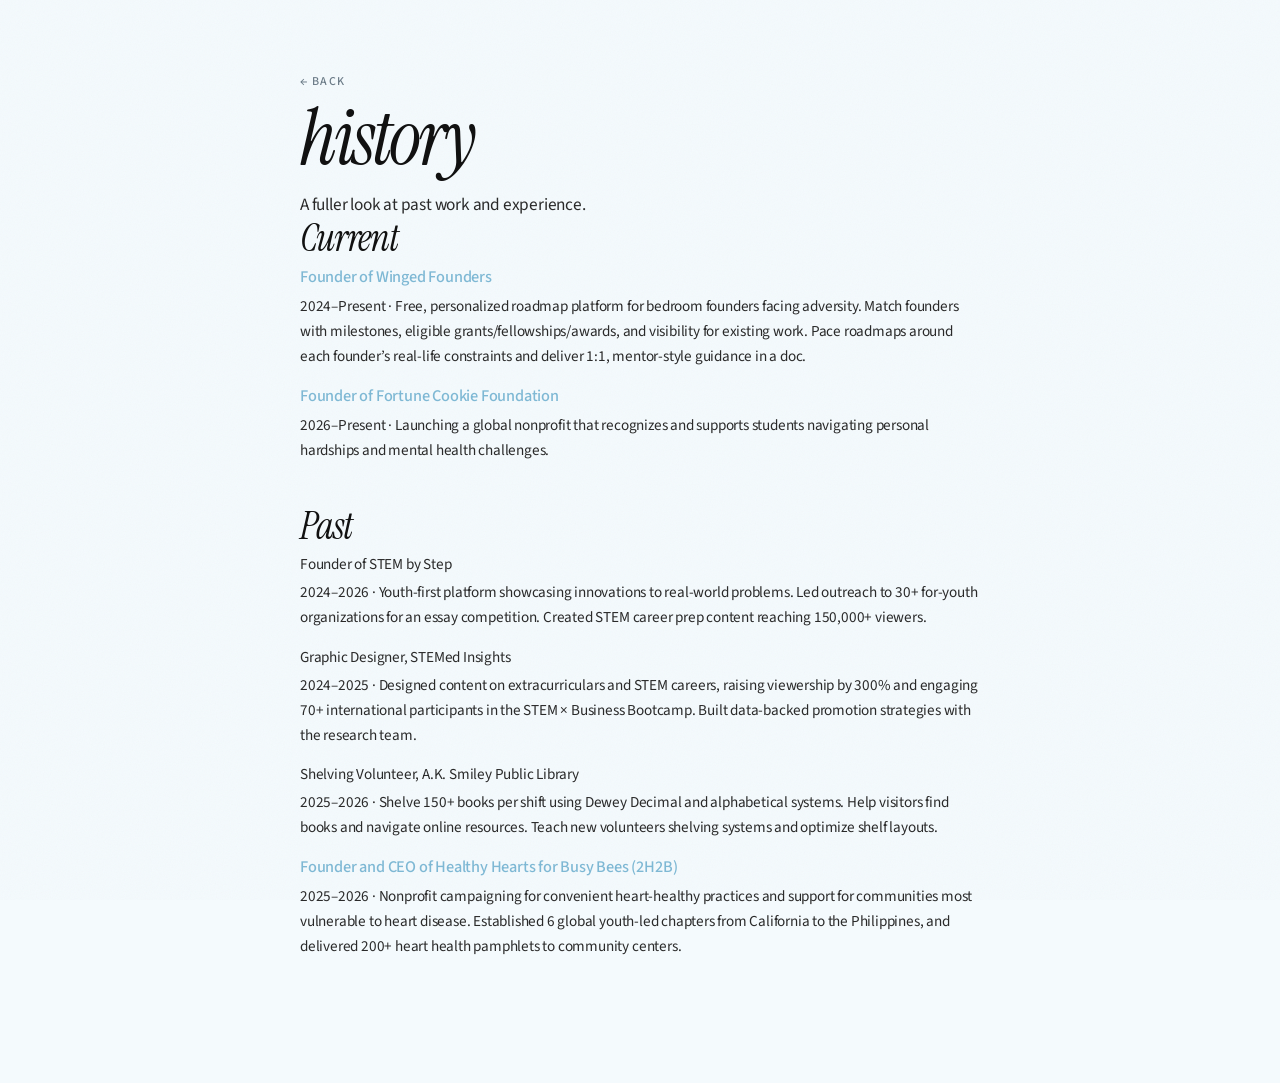
==== history.html @ af643746 "minimalist style" ====
<!DOCTYPE html>
<html lang="en">
<head>
  <meta charset="UTF-8">
  <meta name="viewport" content="width=device-width, initial-scale=1.0">
  <title>History · Genavive Ramirez</title>
  <meta name="description" content="Full experience history for Genavive Ramirez.">
  <link rel="icon" type="image/png" sizes="32x32" href="images/favicon-32x32.png">
  <link rel="icon" type="image/png" sizes="16x16" href="images/favicon-16x16.png">
  <link rel="apple-touch-icon" sizes="180x180" href="images/apple-touch-icon.png">
  <link rel="icon" type="image/jpeg" href="images/favicon.jpeg">
  <link rel="preconnect" href="https://fonts.googleapis.com">
  <link rel="preconnect" href="https://fonts.gstatic.com" crossorigin>
  <link href="https://fonts.googleapis.com/css2?family=Instrument+Serif:ital@0;1&family=Source+Sans+3:ital,wght@0,400;0,500;0,600;1,400&display=swap" rel="stylesheet">
  <link rel="stylesheet" href="style.css">
</head>
<body class="subpage">
  <div class="bg-pattern" aria-hidden="true"></div>
  <div class="grain" aria-hidden="true"></div>

  <div class="site is-in">
    <main class="page page--sub">
      <p class="eyebrow"><a class="back-link" href="index.html">← back</a></p>
      <h1 class="name name--sub">history</h1>
      <p class="lede">A fuller look at past work and experience.</p>

      <section class="block">
        <h2>Current</h2>
        <ul class="project-list">
          <li>
            <a href="https://wingedfounders.com" target="_blank" rel="noopener">Founder of Winged Founders</a>
            <span>2024–Present · Free, personalized roadmap platform for bedroom founders facing adversity. Match founders with milestones, eligible grants/fellowships/awards, and visibility for existing work. Pace roadmaps around each founder’s real-life constraints and deliver 1:1, mentor-style guidance in a doc.</span>
          </li>
          <li>
            <a href="https://fortunecookiefoundation.org" target="_blank" rel="noopener">Founder of Fortune Cookie Foundation</a>
            <span>2026–Present · Launching a global nonprofit that recognizes and supports students navigating personal hardships and mental health challenges.</span>
          </li>
        </ul>
      </section>

      <section class="block">
        <h2>Past</h2>
        <ul class="project-list">
          <li>
            <span class="award-title">Founder of STEM by Step</span>
            <span>2024–2026 · Youth-first platform showcasing innovations to real-world problems. Led outreach to 30+ for-youth organizations for an essay competition. Created STEM career prep content reaching 150,000+ viewers.</span>
          </li>
          <li>
            <span class="award-title">Graphic Designer, STEMed Insights</span>
            <span>2024–2025 · Designed content on extracurriculars and STEM careers, raising viewership by 300% and engaging 70+ international participants in the STEM × Business Bootcamp. Built data-backed promotion strategies with the research team.</span>
          </li>
          <li>
            <span class="award-title">Shelving Volunteer, A.K. Smiley Public Library</span>
            <span>2025–2026 · Shelve 150+ books per shift using Dewey Decimal and alphabetical systems. Help visitors find books and navigate online resources. Teach new volunteers shelving systems and optimize shelf layouts.</span>
          </li>
          <li>
            <a href="https://healthyheartsforbu.wixsite.com/healthy-hearts-2b" target="_blank" rel="noopener">Founder and CEO of Healthy Hearts for Busy Bees (2H2B)</a>
            <span>2025–2026 · Nonprofit campaigning for convenient heart-healthy practices and support for communities most vulnerable to heart disease. Established 6 global youth-led chapters from California to the Philippines, and delivered 200+ heart health pamphlets to community centers.</span>
          </li>
        </ul>
      </section>
    </main>
  </div>
</body>
</html>
---- style.css ----
:root {
  --bg: #f4fafd;
  --ink: #111111;
  --muted: #2a2a2a;
  --quiet: #6a7a86;
  --line: rgba(126, 184, 212, 0.35);
  --blue: #9ec4dd;
  --blue-deep: #7eb8d4;
  --font: "Source Sans 3", "Helvetica Neue", sans-serif;
  --display: "Instrument Serif", "Times New Roman", serif;
}

*,
*::before,
*::after {
  box-sizing: border-box;
}

html {
  scroll-behavior: smooth;
}

body {
  margin: 0;
  min-height: 100dvh;
  color: var(--ink);
  font-family: var(--font);
  font-size: 18px;
  font-weight: 400;
  line-height: 1.65;
  letter-spacing: -0.011em;
  background-color: var(--bg);
  -webkit-font-smoothing: antialiased;
}

.bg-pattern {
  pointer-events: none;
  position: fixed;
  inset: 0;
  z-index: 0;
  opacity: 0.18;
  background-image: url("images/damask.svg");
  background-size: 240px 240px;
}

.grain {
  pointer-events: none;
  position: fixed;
  inset: 0;
  z-index: 0;
  opacity: 0.04;
  mix-blend-mode: multiply;
  background-image: url("data:image/svg+xml,%3Csvg xmlns='http://www.w3.org/2000/svg' width='180' height='180'%3E%3Cfilter id='n'%3E%3CfeTurbulence type='fractalNoise' baseFrequency='.85' numOctaves='4' stitchTiles='stitch'/%3E%3C/filter%3E%3Crect width='100%25' height='100%25' filter='url(%23n)'/%3E%3C/svg%3E");
}

a {
  color: var(--blue-deep);
  text-decoration-thickness: 1px;
  text-underline-offset: 3px;
  text-decoration-color: color-mix(in srgb, var(--blue) 70%, transparent);
  transition: color 0.2s ease, text-decoration-color 0.2s ease;
}

a:hover {
  color: #5a9cc0;
  text-decoration-color: #5a9cc0;
}

button {
  font: inherit;
  color: inherit;
  background: none;
  border: 0;
  padding: 0;
  cursor: pointer;
}

/* —— Intro —— */
.intro {
  position: fixed;
  inset: 0;
  z-index: 50;
  display: grid;
  place-items: center;
  background-color: var(--bg);
  background-image: url("images/damask.svg");
  background-size: 240px 240px;
  overflow: hidden;
  transform-origin: center center;
}

.intro.is-zoom {
  animation: intro-portal 1.15s cubic-bezier(0.55, 0.05, 0.35, 1) forwards;
}

.intro.is-done {
  opacity: 0;
  visibility: hidden;
  pointer-events: none;
  transition: opacity 0.35s ease, visibility 0.35s ease;
}

.intro__stage {
  position: relative;
  width: min(460px, 92vw);
  height: min(460px, 92vw);
  display: grid;
  place-items: center;
}

.intro__mark {
  position: relative;
  z-index: 2;
  margin: 0;
  display: flex;
  align-items: baseline;
  justify-content: center;
  font-family: var(--display);
  font-size: clamp(4rem, 14vw, 7rem);
  font-weight: 400;
  font-style: italic;
  letter-spacing: -0.04em;
  line-height: 0.9;
  color: var(--ink);
  transition: filter 0.9s ease, transform 0.9s cubic-bezier(0.55, 0.05, 0.35, 1), opacity 0.9s ease;
}

.intro__letter {
  display: inline-block;
  will-change: transform;
  animation: letter-wave 2.6s ease-in-out infinite;
  animation-delay: calc(var(--i) * 0.18s);
}

@keyframes letter-wave {
  0%,
  100% {
    transform: translateY(0) rotate(0deg);
  }
  20% {
    transform: translateY(-7px) rotate(-2.2deg);
  }
  50% {
    transform: translateY(2px) rotate(0.8deg);
  }
  80% {
    transform: translateY(6px) rotate(2deg);
  }
}

.intro.is-zoom .intro__mark {
  filter: blur(14px);
  transform: scale(2.35);
  opacity: 0.15;
}

.intro.is-zoom .intro__letter {
  animation-play-state: paused;
}

.intro__orbit {
  position: absolute;
  inset: 0;
  z-index: 1;
}

.sparkle {
  position: absolute;
  left: 50%;
  top: 50%;
  margin: 0;
  color: rgba(17, 17, 17, 0.58);
  font-size: 1rem;
  line-height: 1;
  user-select: none;
  pointer-events: none;
  opacity: 0;
  transform: translate(calc(-50% + var(--x)), calc(-50% + var(--y)));
  animation:
    sparkle-in 0.32s cubic-bezier(0.22, 1, 0.36, 1) forwards,
    sparkle-float var(--float-dur) ease-in-out var(--delay) infinite;
  animation-delay: var(--delay), calc(var(--delay) + 0.2s);
}

@keyframes sparkle-in {
  from {
    opacity: 0;
    filter: blur(3px);
    transform:
      translate(calc(-50% + var(--x)), calc(-50% + var(--y)))
      scale(0.55);
  }
  70% {
    opacity: 0.95;
    filter: blur(0);
    transform:
      translate(calc(-50% + var(--x)), calc(-50% + var(--y)))
      scale(1.08);
  }
  to {
    opacity: 0.88;
    filter: blur(0);
    transform:
      translate(calc(-50% + var(--x)), calc(-50% + var(--y)))
      scale(1);
  }
}

@keyframes sparkle-float {
  0% {
    transform:
      translate(calc(-50% + var(--x)), calc(-50% + var(--y)))
      rotate(0deg);
  }
  30% {
    transform:
      translate(
        calc(-50% + var(--x) + var(--dx1)),
        calc(-50% + var(--y) + var(--dy1))
      )
      rotate(var(--rot));
  }
  62% {
    transform:
      translate(
        calc(-50% + var(--x) + var(--dx2)),
        calc(-50% + var(--y) + var(--dy2))
      )
      rotate(calc(var(--rot) * -0.7));
  }
  100% {
    transform:
      translate(calc(-50% + var(--x)), calc(-50% + var(--y)))
      rotate(0deg);
  }
}

@keyframes intro-portal {
  0% {
    transform: scale(1);
    filter: blur(0);
    opacity: 1;
  }
  70% {
    transform: scale(1.55);
    filter: blur(8px);
    opacity: 0.55;
  }
  100% {
    transform: scale(2.4);
    filter: blur(18px);
    opacity: 0;
  }
}

.site {
  position: relative;
  z-index: 1;
  opacity: 0;
  transform: scale(1.08);
  filter: blur(10px);
  transition:
    opacity 0.95s ease,
    transform 1.15s cubic-bezier(0.22, 1, 0.36, 1),
    filter 1.05s ease;
}

.site.is-in {
  opacity: 1;
  transform: scale(1);
  filter: blur(0);
}

.page {
  width: min(680px, calc(100% - 48px));
  margin: 0 auto;
  padding: 72px 0 56px;
}

.hero {
  margin-bottom: 3.25rem;
  padding-top: 1.25rem;
}

.eyebrow {
  margin: 0 0 12px;
  color: var(--quiet);
  font-size: 12px;
  font-weight: 500;
  letter-spacing: 0.18em;
  text-transform: uppercase;
}

.name {
  margin: 0 0 1.1rem;
  font-family: var(--display);
  font-size: clamp(4rem, 14vw, 6.4rem);
  font-weight: 400;
  font-style: italic;
  letter-spacing: -0.045em;
  line-height: 0.9;
}

.lede {
  margin: 0;
  max-width: 28rem;
  color: var(--muted);
  font-size: 1.08rem;
}

.block {
  padding: 0;
  margin: 0 0 2.75rem;
}

.block h2 {
  margin: 0 0 0.35rem;
  font-family: var(--display);
  font-size: clamp(1.85rem, 4.5vw, 2.35rem);
  font-weight: 400;
  font-style: italic;
  letter-spacing: -0.03em;
  line-height: 1.05;
}

.block h2 a {
  color: var(--blue-deep);
  text-decoration: none;
  transition: color 0.2s ease;
}

.block h2 a:hover {
  color: #5a9cc0;
}

.block__meta {
  margin: 0 0 0.85rem;
  color: var(--quiet);
  font-size: 0.9rem;
}

.block__copy p {
  margin: 0 0 0.85em;
  color: var(--muted);
  max-width: 38rem;
}

.block__copy p:last-child {
  margin-bottom: 0;
}

.project-list {
  list-style: none;
  margin: 0.35rem 0 0;
  padding: 0;
  display: grid;
  gap: 14px;
}

.project-list li {
  display: grid;
  gap: 3px;
}

.project-list a {
  font-size: 1.02rem;
  font-weight: 500;
  color: var(--blue-deep);
  text-decoration: none;
}

.project-list a:hover {
  color: #5a9cc0;
  text-decoration: underline;
  text-underline-offset: 3px;
}

.project-list span {
  color: var(--muted);
  font-size: 0.95rem;
}

.award-title {
  font-size: 1.02rem;
  font-weight: 400;
  color: var(--muted);
}

.award-list {
  list-style: none;
  margin: 0.25rem 0 0;
  padding: 0;
  display: grid;
  gap: 6px;
}

.award-list li {
  display: flex;
  align-items: baseline;
  justify-content: space-between;
  gap: 16px;
}

.award-list .award-title {
  font-size: 0.98rem;
  font-weight: 400;
  color: var(--muted);
  line-height: 1.35;
}

.award-date {
  flex-shrink: 0;
  color: var(--quiet);
  font-size: 0.88rem;
}

#recognition.block {
  margin-bottom: 2rem;
}

.back-link {
  color: var(--quiet);
  text-decoration: none;
  letter-spacing: 0.12em;
}

.back-link:hover {
  color: var(--blue-deep);
}

.page--sub {
  padding-bottom: 80px;
}

.name--sub {
  font-size: clamp(3rem, 10vw, 4.8rem);
}

.subpage .site {
  opacity: 1;
  transform: none;
  filter: none;
}

.foot {
  display: flex;
  align-items: center;
  justify-content: space-between;
  gap: 16px;
  width: min(680px, 100%);
  margin: 0 auto;
  padding: 0;
}

.links {
  display: flex;
  flex-wrap: wrap;
  gap: 10px 18px;
}

.links a {
  color: var(--quiet);
  font-size: 12px;
  font-weight: 500;
  letter-spacing: 0.14em;
  text-transform: uppercase;
  text-decoration: none;
}

.links a:hover {
  color: var(--blue-deep);
}

.fine {
  margin: 0;
  color: var(--quiet);
  font-size: 12px;
  letter-spacing: 0.04em;
}

/* —— Full bottom closing section —— */
.closing {
  position: relative;
  z-index: 1;
  display: flex;
  flex-direction: column;
  justify-content: space-between;
  gap: 48px;
  min-height: 78vh;
  margin-top: 24px;
  padding: 14vh 24px 40px;
  background: #ffffff;
  opacity: 0;
  transform: translateY(40px);
  transition:
    opacity 0.8s ease,
    transform 0.9s cubic-bezier(0.22, 1, 0.36, 1);
}

.closing.is-in {
  opacity: 1;
  transform: translateY(0);
}

.closing__body {
  flex: 1;
  display: flex;
  flex-direction: column;
  align-items: center;
  justify-content: center;
  text-align: center;
  width: min(560px, 100%);
  margin: 0 auto;
}

.closing__q {
  margin: 0 0 1.75rem;
  font-family: var(--display);
  font-size: clamp(2rem, 5.5vw, 3rem);
  font-weight: 400;
  font-style: italic;
  letter-spacing: -0.03em;
  line-height: 1.2;
  color: var(--ink);
}

.closing__cta {
  display: inline-flex;
  align-items: center;
  justify-content: center;
  padding: 13px 24px;
  border-radius: 999px;
  background: color-mix(in srgb, var(--blue) 38%, #fff);
  color: var(--ink);
  font-size: 0.95rem;
  font-weight: 500;
  letter-spacing: 0.04em;
  text-decoration: none;
  transition: background 0.2s ease;
}

.closing__cta:hover {
  background: color-mix(in srgb, var(--blue) 58%, #fff);
  color: var(--ink);
  text-decoration: none;
}

@media (prefers-reduced-motion: reduce) {
  .intro {
    display: none;
  }

  .site,
  .intro__mark,
  .intro__letter,
  .sparkle,
  .closing {
    animation: none !important;
    transition: none !important;
    filter: none !important;
    opacity: 1 !important;
    transform: none !important;
  }
}

@media (max-width: 720px) {
  .page {
    width: min(100% - 36px, 680px);
    padding-top: 48px;
  }

  body {
    font-size: 17px;
  }

  .hero {
    margin-bottom: 2.5rem;
    padding-top: 0.5rem;
  }

  .foot {
    flex-direction: column;
    align-items: flex-start;
  }
}
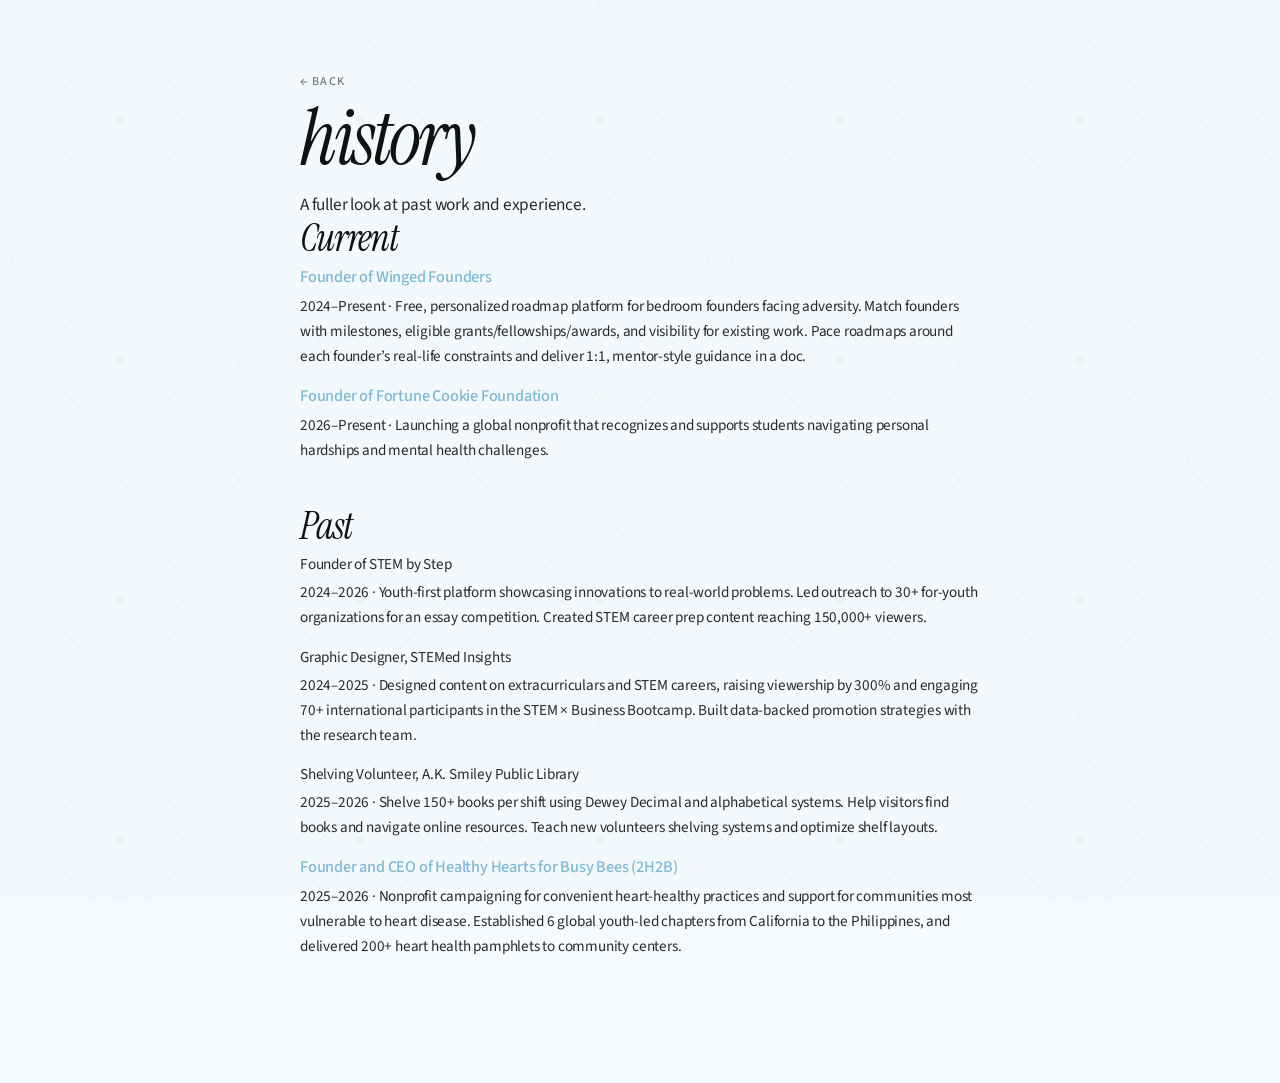
==== commit 5eb6d6b3: "revamp favicon" ====
--- a/history.html
+++ b/history.html
@@ -5,10 +5,15 @@
   <meta name="viewport" content="width=device-width, initial-scale=1.0">
   <title>History · Genavive Ramirez</title>
   <meta name="description" content="Full experience history for Genavive Ramirez.">
+  <link rel="icon" href="images/favicon.png" type="image/png">
+  <link rel="icon" type="image/png" sizes="16x16" href="images/favicon-16x16.png">
   <link rel="icon" type="image/png" sizes="32x32" href="images/favicon-32x32.png">
-  <link rel="icon" type="image/png" sizes="16x16" href="images/favicon-16x16.png">
+  <link rel="icon" type="image/png" sizes="48x48" href="images/favicon-48x48.png">
+  <link rel="icon" type="image/png" sizes="192x192" href="images/favicon-192x192.png">
+  <link rel="icon" type="image/png" sizes="512x512" href="images/favicon-512x512.png">
   <link rel="apple-touch-icon" sizes="180x180" href="images/apple-touch-icon.png">
-  <link rel="icon" type="image/jpeg" href="images/favicon.jpeg">
+  <link rel="manifest" href="site.webmanifest">
+  <meta name="theme-color" content="#f4fafd">
   <link rel="preconnect" href="https://fonts.googleapis.com">
   <link rel="preconnect" href="https://fonts.gstatic.com" crossorigin>
   <link href="https://fonts.googleapis.com/css2?family=Instrument+Serif:ital@0;1&family=Source+Sans+3:ital,wght@0,400;0,500;0,600;1,400&display=swap" rel="stylesheet">
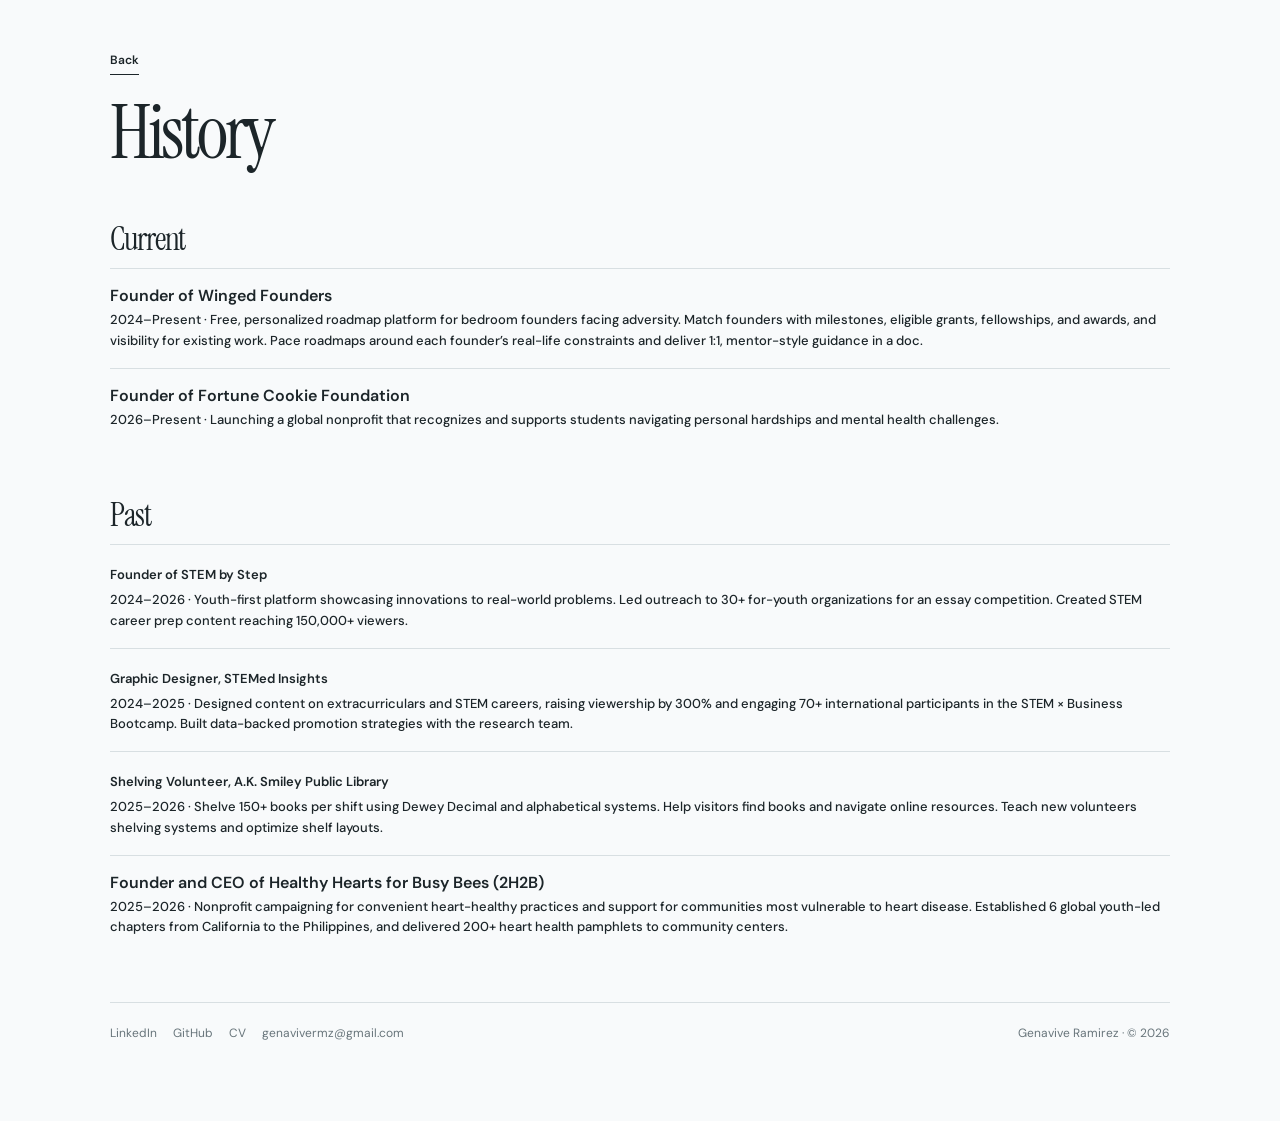
==== commit 33d77b5c: "Rebuild the portfolio into a quieter page that leads with the work. Drop the intro animation, separa" ====
--- a/history.html
+++ b/history.html
@@ -13,28 +13,24 @@
   <link rel="icon" type="image/png" sizes="512x512" href="images/favicon-512x512.png">
   <link rel="apple-touch-icon" sizes="180x180" href="images/apple-touch-icon.png">
   <link rel="manifest" href="site.webmanifest">
-  <meta name="theme-color" content="#f4fafd">
+  <meta name="theme-color" content="#f8fafb">
   <link rel="preconnect" href="https://fonts.googleapis.com">
   <link rel="preconnect" href="https://fonts.gstatic.com" crossorigin>
-  <link href="https://fonts.googleapis.com/css2?family=Instrument+Serif:ital@0;1&family=Source+Sans+3:ital,wght@0,400;0,500;0,600;1,400&display=swap" rel="stylesheet">
+  <link href="https://fonts.googleapis.com/css2?family=DM+Sans:wght@400;500;600&family=Instrument+Serif:ital@0;1&display=swap" rel="stylesheet">
   <link rel="stylesheet" href="style.css">
 </head>
-<body class="subpage">
-  <div class="bg-pattern" aria-hidden="true"></div>
-  <div class="grain" aria-hidden="true"></div>
-
-  <div class="site is-in">
+<body>
+  <div class="site">
     <main class="page page--sub">
-      <p class="eyebrow"><a class="back-link" href="index.html">← back</a></p>
-      <h1 class="name name--sub">history</h1>
-      <p class="lede">A fuller look at past work and experience.</p>
+      <p class="back"><a class="back-link" href="index.html">Back</a></p>
+      <h1 class="name">History</h1>
 
       <section class="block">
         <h2>Current</h2>
         <ul class="project-list">
           <li>
             <a href="https://wingedfounders.com" target="_blank" rel="noopener">Founder of Winged Founders</a>
-            <span>2024–Present · Free, personalized roadmap platform for bedroom founders facing adversity. Match founders with milestones, eligible grants/fellowships/awards, and visibility for existing work. Pace roadmaps around each founder’s real-life constraints and deliver 1:1, mentor-style guidance in a doc.</span>
+            <span>2024–Present · Free, personalized roadmap platform for bedroom founders facing adversity. Match founders with milestones, eligible grants, fellowships, and awards, and visibility for existing work. Pace roadmaps around each founder’s real-life constraints and deliver 1:1, mentor-style guidance in a doc.</span>
           </li>
           <li>
             <a href="https://fortunecookiefoundation.org" target="_blank" rel="noopener">Founder of Fortune Cookie Foundation</a>
@@ -64,6 +60,16 @@
           </li>
         </ul>
       </section>
+
+      <footer class="foot">
+        <nav class="links" aria-label="Connect">
+          <a href="https://www.linkedin.com/in/genavive-ramirez" target="_blank" rel="noopener">LinkedIn</a>
+          <a href="https://github.com/genavivermz" target="_blank" rel="noopener">GitHub</a>
+          <a href="https://docs.google.com/document/d/1dQquPG0_9Cg6wvU7PJrIwFVtS606m71Bmf3FkGEy-fg/edit?usp=sharing" target="_blank" rel="noopener">CV</a>
+          <a href="mailto:genavivermz@gmail.com">genavivermz@gmail.com</a>
+        </nav>
+        <p class="fine">Genavive Ramirez · © 2026</p>
+      </footer>
     </main>
   </div>
 </body>
--- a/style.css
+++ b/style.css
@@ -1,13 +1,11 @@
 :root {
-  --bg: #f4fafd;
-  --ink: #111111;
-  --muted: #2a2a2a;
-  --quiet: #6a7a86;
-  --line: rgba(126, 184, 212, 0.35);
-  --blue: #9ec4dd;
-  --blue-deep: #7eb8d4;
-  --font: "Source Sans 3", "Helvetica Neue", sans-serif;
-  --display: "Instrument Serif", "Times New Roman", serif;
+  --paper: #f8fafb;
+  --blue: #dceef5;
+  --blue-deep: #7299a8;
+  --silver: #aeb8bd;
+  --ink: #1c2529;
+  --muted: #68757b;
+  --line: #d8dfe2;
 }
 
 *,
@@ -22,564 +20,701 @@
 
 body {
   margin: 0;
-  min-height: 100dvh;
-  color: var(--ink);
-  font-family: var(--font);
-  font-size: 18px;
+  background: var(--paper);
+  color: var(--ink);
+  font-family: "DM Sans", sans-serif;
+  font-weight: 500;
+  -webkit-font-smoothing: antialiased;
+}
+
+h1,
+h2,
+h3,
+p,
+dl,
+dd {
+  margin: 0;
+}
+
+a {
+  color: inherit;
+}
+
+::selection {
+  background: var(--blue);
+}
+
+a:focus-visible {
+  outline: 2px solid var(--ink);
+  outline-offset: 3px;
+}
+
+.shell {
+  width: min(1060px, calc(100% - 48px));
+  margin-inline: auto;
+}
+
+.nav {
+  border-bottom: 1px solid var(--line);
+}
+
+.nav .shell {
+  height: 88px;
+  display: flex;
+  align-items: center;
+  justify-content: space-between;
+}
+
+.wordmark {
+  display: block;
+  width: 34px;
+  height: 34px;
+  text-decoration: none;
+}
+
+.wordmark img {
+  width: 100%;
+  height: 100%;
+  object-fit: contain;
+}
+
+.nav-links {
+  display: flex;
+  gap: 30px;
+  font-size: 12px;
+  font-weight: 600;
+}
+
+.nav-links a {
+  text-decoration: none;
+}
+
+.nav-links a:hover {
+  color: var(--blue-deep);
+}
+
+.hero {
+  min-height: 650px;
+  padding-block: 110px;
+  display: flex;
+  align-items: center;
+}
+
+.hero h1,
+.section-heading h2,
+.about h2,
+.focus-heading h2,
+.contact h2 {
+  font-family: "Instrument Serif", serif;
   font-weight: 400;
-  line-height: 1.65;
-  letter-spacing: -0.011em;
-  background-color: var(--bg);
-  -webkit-font-smoothing: antialiased;
-}
-
-.bg-pattern {
-  pointer-events: none;
-  position: fixed;
-  inset: 0;
-  z-index: 0;
-  opacity: 0.18;
-  background-image: url("images/damask.svg");
-  background-size: 240px 240px;
-}
-
-.grain {
-  pointer-events: none;
-  position: fixed;
-  inset: 0;
-  z-index: 0;
-  opacity: 0.04;
-  mix-blend-mode: multiply;
-  background-image: url("data:image/svg+xml,%3Csvg xmlns='http://www.w3.org/2000/svg' width='180' height='180'%3E%3Cfilter id='n'%3E%3CfeTurbulence type='fractalNoise' baseFrequency='.85' numOctaves='4' stitchTiles='stitch'/%3E%3C/filter%3E%3Crect width='100%25' height='100%25' filter='url(%23n)'/%3E%3C/svg%3E");
-}
-
-a {
-  color: var(--blue-deep);
-  text-decoration-thickness: 1px;
-  text-underline-offset: 3px;
-  text-decoration-color: color-mix(in srgb, var(--blue) 70%, transparent);
-  transition: color 0.2s ease, text-decoration-color 0.2s ease;
-}
-
-a:hover {
-  color: #5a9cc0;
-  text-decoration-color: #5a9cc0;
-}
-
-button {
-  font: inherit;
+  letter-spacing: -0.045em;
+  line-height: 0.96;
+}
+
+.hero h1 {
+  max-width: 100%;
+  font-size: clamp(72px, 8.6vw, 108px);
+  white-space: nowrap;
+}
+
+.who {
+  display: flex;
+  flex-wrap: wrap;
+  gap: 8px;
+  margin: 22px 0 0;
+}
+
+.who span {
+  display: inline-flex;
+  align-items: center;
+  padding: 7px 14px;
+  border-radius: 999px;
+  background: var(--blue);
+  font-size: 13px;
+  font-weight: 600;
+  line-height: 1;
+}
+
+.intro {
+  max-width: 640px;
+  margin-top: 22px;
+  color: var(--ink);
+  font-size: 16px;
+  line-height: 1.75;
+}
+
+.hero-actions {
+  margin-top: 34px;
+  display: flex;
+  gap: 28px;
+  align-items: center;
+}
+
+.primary-link,
+.text-link {
+  display: inline-flex;
+  align-items: center;
+  gap: 14px;
+  padding-bottom: 7px;
+  border-bottom: 1px solid var(--ink);
+  font-size: 12px;
+  font-weight: 600;
+  text-decoration: none;
+}
+
+.primary-link svg,
+.text-link svg,
+.contact a > svg {
+  width: 15px;
+  height: 15px;
+  flex: none;
+  transition: transform 180ms ease;
+}
+
+.primary-link:hover svg {
+  transform: translateY(3px);
+}
+
+.text-link:hover svg,
+.contact a:hover > svg {
+  transform: translate(3px, -3px);
+}
+
+.location {
+  color: var(--silver);
+  font-family: "Instrument Serif", serif;
+  font-size: 16px;
+  font-style: italic;
+}
+
+.work {
+  padding-block: 72px 64px;
+  border-top: 1px solid var(--line);
+}
+
+.section-heading {
+  margin-bottom: 28px;
+}
+
+.section-heading h2 {
+  margin-top: 0;
+  font-size: clamp(40px, 5vw, 56px);
+}
+
+.section-heading > p {
+  color: var(--ink);
+  font-size: 13px;
+  line-height: 1.7;
+  text-align: right;
+}
+
+.project-list {
+  border-top: 1px solid var(--line);
+}
+
+.project {
+  position: relative;
+  min-height: 0;
+  padding-block: 20px;
+  display: grid;
+  grid-template-columns: minmax(0, 1fr) 180px;
+  gap: 28px;
+  align-items: start;
+  border-bottom: 1px solid var(--line);
+  color: var(--ink);
+  text-decoration: none;
+  cursor: pointer;
+  transition: padding 180ms ease, background 180ms ease;
+}
+
+.project:hover {
+  padding-inline: 22px;
+  background: var(--blue);
+}
+
+.project h3 {
+  margin-bottom: 6px;
+  font-family: "Instrument Serif", serif;
+  font-size: clamp(28px, 3vw, 36px);
+  font-weight: 400;
+  letter-spacing: -0.04em;
+  line-height: 1.05;
+}
+
+.project h3 a {
   color: inherit;
-  background: none;
-  border: 0;
-  padding: 0;
-  cursor: pointer;
-}
-
-/* —— Intro —— */
-.intro {
-  position: fixed;
-  inset: 0;
-  z-index: 50;
-  display: grid;
-  place-items: center;
-  background-color: var(--bg);
-  background-image: url("images/damask.svg");
-  background-size: 240px 240px;
-  overflow: hidden;
-  transform-origin: center center;
-}
-
-.intro.is-zoom {
-  animation: intro-portal 1.15s cubic-bezier(0.55, 0.05, 0.35, 1) forwards;
-}
-
-.intro.is-done {
-  opacity: 0;
-  visibility: hidden;
-  pointer-events: none;
-  transition: opacity 0.35s ease, visibility 0.35s ease;
-}
-
-.intro__stage {
-  position: relative;
-  width: min(460px, 92vw);
-  height: min(460px, 92vw);
-  display: grid;
-  place-items: center;
-}
-
-.intro__mark {
-  position: relative;
-  z-index: 2;
-  margin: 0;
-  display: flex;
-  align-items: baseline;
-  justify-content: center;
-  font-family: var(--display);
-  font-size: clamp(4rem, 14vw, 7rem);
-  font-weight: 400;
-  font-style: italic;
-  letter-spacing: -0.04em;
-  line-height: 0.9;
-  color: var(--ink);
-  transition: filter 0.9s ease, transform 0.9s cubic-bezier(0.55, 0.05, 0.35, 1), opacity 0.9s ease;
-}
-
-.intro__letter {
-  display: inline-block;
-  will-change: transform;
-  animation: letter-wave 2.6s ease-in-out infinite;
-  animation-delay: calc(var(--i) * 0.18s);
-}
-
-@keyframes letter-wave {
-  0%,
-  100% {
-    transform: translateY(0) rotate(0deg);
-  }
-  20% {
-    transform: translateY(-7px) rotate(-2.2deg);
-  }
-  50% {
-    transform: translateY(2px) rotate(0.8deg);
-  }
-  80% {
-    transform: translateY(6px) rotate(2deg);
-  }
-}
-
-.intro.is-zoom .intro__mark {
-  filter: blur(14px);
-  transform: scale(2.35);
-  opacity: 0.15;
-}
-
-.intro.is-zoom .intro__letter {
-  animation-play-state: paused;
-}
-
-.intro__orbit {
+  text-decoration: none;
+}
+
+.project h3 a::after {
+  content: "";
   position: absolute;
   inset: 0;
-  z-index: 1;
-}
-
-.sparkle {
-  position: absolute;
-  left: 50%;
-  top: 50%;
+}
+
+.project:not(:has(.project-note)) {
+  grid-template-columns: 1fr;
+}
+
+.stack {
+  display: flex;
+  flex-wrap: wrap;
+  gap: 6px;
+  margin: 0 0 8px;
+}
+
+.stack span {
+  display: inline-flex;
+  align-items: center;
+  padding: 5px 10px;
+  border-radius: 999px;
+  background: var(--blue);
+  font-family: "DM Sans", sans-serif;
+  font-size: 12px;
+  font-weight: 600;
+  line-height: 1;
+}
+
+.project-body p,
+.project-body ul {
+  max-width: 680px;
+  color: var(--ink);
+  font-size: 13px;
+  line-height: 1.5;
+}
+
+.project-body ul {
   margin: 0;
-  color: rgba(17, 17, 17, 0.58);
-  font-size: 1rem;
-  line-height: 1;
-  user-select: none;
-  pointer-events: none;
-  opacity: 0;
-  transform: translate(calc(-50% + var(--x)), calc(-50% + var(--y)));
-  animation:
-    sparkle-in 0.32s cubic-bezier(0.22, 1, 0.36, 1) forwards,
-    sparkle-float var(--float-dur) ease-in-out var(--delay) infinite;
-  animation-delay: var(--delay), calc(var(--delay) + 0.2s);
-}
-
-@keyframes sparkle-in {
-  from {
-    opacity: 0;
-    filter: blur(3px);
-    transform:
-      translate(calc(-50% + var(--x)), calc(-50% + var(--y)))
-      scale(0.55);
-  }
-  70% {
-    opacity: 0.95;
-    filter: blur(0);
-    transform:
-      translate(calc(-50% + var(--x)), calc(-50% + var(--y)))
-      scale(1.08);
-  }
-  to {
-    opacity: 0.88;
-    filter: blur(0);
-    transform:
-      translate(calc(-50% + var(--x)), calc(-50% + var(--y)))
-      scale(1);
-  }
-}
-
-@keyframes sparkle-float {
-  0% {
-    transform:
-      translate(calc(-50% + var(--x)), calc(-50% + var(--y)))
-      rotate(0deg);
-  }
-  30% {
-    transform:
-      translate(
-        calc(-50% + var(--x) + var(--dx1)),
-        calc(-50% + var(--y) + var(--dy1))
-      )
-      rotate(var(--rot));
-  }
-  62% {
-    transform:
-      translate(
-        calc(-50% + var(--x) + var(--dx2)),
-        calc(-50% + var(--y) + var(--dy2))
-      )
-      rotate(calc(var(--rot) * -0.7));
-  }
-  100% {
-    transform:
-      translate(calc(-50% + var(--x)), calc(-50% + var(--y)))
-      rotate(0deg);
-  }
-}
-
-@keyframes intro-portal {
-  0% {
-    transform: scale(1);
-    filter: blur(0);
-    opacity: 1;
-  }
-  70% {
-    transform: scale(1.55);
-    filter: blur(8px);
-    opacity: 0.55;
-  }
-  100% {
-    transform: scale(2.4);
-    filter: blur(18px);
-    opacity: 0;
-  }
-}
-
-.site {
+  padding-left: 1.15em;
+}
+
+.project-body li + li {
+  margin-top: 3px;
+}
+
+.project-mail {
+  margin-top: 6px;
+}
+
+.project-mail a {
   position: relative;
   z-index: 1;
-  opacity: 0;
-  transform: scale(1.08);
-  filter: blur(10px);
-  transition:
-    opacity 0.95s ease,
-    transform 1.15s cubic-bezier(0.22, 1, 0.36, 1),
-    filter 1.05s ease;
-}
-
-.site.is-in {
-  opacity: 1;
-  transform: scale(1);
-  filter: blur(0);
-}
-
-.page {
-  width: min(680px, calc(100% - 48px));
-  margin: 0 auto;
-  padding: 72px 0 56px;
-}
-
-.hero {
-  margin-bottom: 3.25rem;
-  padding-top: 1.25rem;
-}
-
-.eyebrow {
-  margin: 0 0 12px;
-  color: var(--quiet);
+  color: var(--blue-deep);
+  text-decoration: none;
+  border-bottom: 1px solid var(--blue-deep);
+}
+
+.project-note {
+  color: var(--blue-deep);
+  font-family: "Instrument Serif", serif;
+  font-size: 15px;
+  font-style: italic;
+  line-height: 1.4;
+  text-align: right;
+}
+
+.focus {
+  padding-block: 120px;
+  border-top: 1px solid var(--line);
+}
+
+.focus-heading {
+  margin-bottom: 22px;
+}
+
+.focus-heading h2 {
+  font-size: clamp(40px, 5vw, 56px);
+}
+
+.focus-grid {
+  display: flex;
+  flex-wrap: wrap;
+  gap: 8px;
+}
+
+.focus-grid h3 {
+  display: inline-flex;
+  align-items: center;
+  width: fit-content;
+  margin: 0;
+  padding: 7px 14px;
+  border-radius: 999px;
+  background: var(--blue);
+  font-family: "DM Sans", sans-serif;
+  font-size: 13px;
+  font-weight: 600;
+  letter-spacing: 0;
+  line-height: 1;
+}
+
+.focus-grid p,
+.writing p {
+  color: var(--ink);
+  font-size: 13px;
+  line-height: 1.7;
+}
+
+.focus-grid a {
+  color: var(--ink);
+  font-weight: 600;
+  text-decoration: none;
+  border-bottom: 1px solid var(--ink);
+}
+
+.writing {
+  margin-top: 16px;
+  padding: 0;
+  border-top: 0;
+}
+
+.writing p {
+  max-width: 640px;
+}
+
+.writing .text-link {
+  margin-top: 22px;
+}
+
+.about {
+  padding-block: 130px;
+  border-top: 1px solid var(--line);
+}
+
+.about .shell {
+  display: grid;
+  grid-template-columns: 1fr 1fr;
+  gap: 110px;
+}
+
+.about h2 {
+  margin-top: 0;
+  font-size: clamp(52px, 6vw, 76px);
+}
+
+.about-copy {
+  padding-top: 30px;
+}
+
+.about-copy > p {
+  color: var(--muted);
+  font-size: 13px;
+  line-height: 1.75;
+}
+
+.about-copy .about-lede {
+  margin-bottom: 20px;
+  color: var(--ink);
+  font-family: "Instrument Serif", serif;
+  font-size: 27px;
+  line-height: 1.3;
+}
+
+.about-copy a {
+  color: inherit;
+}
+
+.notes {
+  margin-block: 36px;
+  border-top: 1px solid var(--line);
+}
+
+.notes div {
+  display: grid;
+  grid-template-columns: 85px 1fr;
+  gap: 18px;
+  padding-block: 14px;
+  border-bottom: 1px solid var(--line);
+  font-size: 11px;
+}
+
+.notes dt {
+  color: var(--blue-deep);
+  font-weight: 600;
+}
+
+.notes dd {
+  color: var(--muted);
+}
+
+.about-actions {
+  display: flex;
+  flex-wrap: wrap;
+  gap: 28px;
+  margin-top: 48px;
+  padding-top: 28px;
+  border-top: 1px solid var(--line);
+}
+
+.contact {
+  background: #dceef5;
+}
+
+.contact-inner {
+  padding-block: 100px 32px;
+}
+
+.contact h2 {
+  margin: 0 0 40px;
+  font-size: clamp(68px, 10vw, 122px);
+}
+
+.contact-inner > a {
+  width: fit-content;
+  display: flex;
+  align-items: center;
+  gap: 12px;
+  color: #557d8d;
+  font-family: "Instrument Serif", serif;
+  font-size: clamp(21px, 3vw, 32px);
+  text-decoration: none;
+  border-bottom: 1px solid #7299a8;
+  padding-bottom: 4px;
+}
+
+.contact-foot {
+  margin-top: 100px;
+  padding-top: 22px;
+  display: flex;
+  justify-content: space-between;
+  border-top: 1px solid rgba(85, 125, 141, 0.3);
+  color: #68828c;
+  font-size: 14px;
+}
+
+.contact-foot div {
+  display: flex;
+  gap: 26px;
+}
+
+.contact-foot a {
+  text-decoration: none;
+}
+
+.contact-foot a:hover {
+  color: var(--ink);
+}
+
+.page--sub {
+  width: min(1060px, calc(100% - 48px));
+  margin-inline: auto;
+  padding: 48px 0 80px;
+}
+
+.page--sub .name {
+  font-family: "Instrument Serif", serif;
+  font-weight: 400;
+  letter-spacing: -0.045em;
+  line-height: 0.96;
+  font-size: clamp(52px, 6vw, 76px);
+}
+
+.back {
+  margin: 0 0 28px;
+}
+
+.back a {
+  color: var(--ink);
   font-size: 12px;
+  font-weight: 600;
+  text-decoration: none;
+  border-bottom: 1px solid var(--ink);
+  padding-bottom: 6px;
+}
+
+.page--sub .block {
+  margin-top: 48px;
+}
+
+.page--sub .block h2 {
+  margin: 0 0 8px;
+  font-family: "Instrument Serif", serif;
+  font-size: 2rem;
+  font-weight: 400;
+  letter-spacing: -0.04em;
+}
+
+.page--sub .project-list {
+  list-style: none;
+  margin: 0;
+  padding: 0;
+  border-top: 0;
+}
+
+.page--sub .project-list li {
+  padding: 16px 0;
+  border-top: 1px solid var(--line);
+}
+
+.page--sub .project-list a,
+.page--sub .project-list .award-title {
+  color: var(--ink);
+  font-weight: 600;
+  text-decoration: none;
+}
+
+.page--sub .project-list a:hover {
+  text-decoration: underline;
+}
+
+.page--sub .project-list li > span {
+  display: block;
+  margin-top: 4px;
+  color: var(--ink);
+  font-size: 13px;
   font-weight: 500;
-  letter-spacing: 0.18em;
-  text-transform: uppercase;
-}
-
-.name {
-  margin: 0 0 1.1rem;
-  font-family: var(--display);
-  font-size: clamp(4rem, 14vw, 6.4rem);
-  font-weight: 400;
-  font-style: italic;
-  letter-spacing: -0.045em;
-  line-height: 0.9;
-}
-
-.lede {
-  margin: 0;
-  max-width: 28rem;
-  color: var(--muted);
-  font-size: 1.08rem;
-}
-
-.block {
-  padding: 0;
-  margin: 0 0 2.75rem;
-}
-
-.block h2 {
-  margin: 0 0 0.35rem;
-  font-family: var(--display);
-  font-size: clamp(1.85rem, 4.5vw, 2.35rem);
-  font-weight: 400;
-  font-style: italic;
-  letter-spacing: -0.03em;
-  line-height: 1.05;
-}
-
-.block h2 a {
-  color: var(--blue-deep);
-  text-decoration: none;
-  transition: color 0.2s ease;
-}
-
-.block h2 a:hover {
-  color: #5a9cc0;
-}
-
-.block__meta {
-  margin: 0 0 0.85rem;
-  color: var(--quiet);
-  font-size: 0.9rem;
-}
-
-.block__copy p {
-  margin: 0 0 0.85em;
-  color: var(--muted);
-  max-width: 38rem;
-}
-
-.block__copy p:last-child {
-  margin-bottom: 0;
-}
-
-.project-list {
-  list-style: none;
-  margin: 0.35rem 0 0;
-  padding: 0;
-  display: grid;
-  gap: 14px;
-}
-
-.project-list li {
-  display: grid;
-  gap: 3px;
-}
-
-.project-list a {
-  font-size: 1.02rem;
-  font-weight: 500;
-  color: var(--blue-deep);
-  text-decoration: none;
-}
-
-.project-list a:hover {
-  color: #5a9cc0;
-  text-decoration: underline;
-  text-underline-offset: 3px;
-}
-
-.project-list span {
-  color: var(--muted);
-  font-size: 0.95rem;
-}
-
-.award-title {
-  font-size: 1.02rem;
-  font-weight: 400;
-  color: var(--muted);
-}
-
-.award-list {
-  list-style: none;
-  margin: 0.25rem 0 0;
-  padding: 0;
-  display: grid;
-  gap: 6px;
-}
-
-.award-list li {
-  display: flex;
-  align-items: baseline;
+  line-height: 1.6;
+}
+
+.page--sub .foot {
+  display: flex;
   justify-content: space-between;
   gap: 16px;
-}
-
-.award-list .award-title {
-  font-size: 0.98rem;
+  margin-top: 48px;
+  padding-top: 22px;
+  border-top: 1px solid var(--line);
+  color: var(--muted);
+  font-size: 12px;
+}
+
+.page--sub .links {
+  display: flex;
+  flex-wrap: wrap;
+  gap: 16px;
+}
+
+.page--sub .links a,
+.page--sub .fine {
+  color: var(--muted);
   font-weight: 400;
-  color: var(--muted);
-  line-height: 1.35;
-}
-
-.award-date {
-  flex-shrink: 0;
-  color: var(--quiet);
-  font-size: 0.88rem;
-}
-
-#recognition.block {
-  margin-bottom: 2rem;
-}
-
-.back-link {
-  color: var(--quiet);
-  text-decoration: none;
-  letter-spacing: 0.12em;
-}
-
-.back-link:hover {
-  color: var(--blue-deep);
-}
-
-.page--sub {
-  padding-bottom: 80px;
-}
-
-.name--sub {
-  font-size: clamp(3rem, 10vw, 4.8rem);
-}
-
-.subpage .site {
-  opacity: 1;
-  transform: none;
-  filter: none;
-}
-
-.foot {
-  display: flex;
-  align-items: center;
-  justify-content: space-between;
-  gap: 16px;
-  width: min(680px, 100%);
-  margin: 0 auto;
-  padding: 0;
-}
-
-.links {
-  display: flex;
-  flex-wrap: wrap;
-  gap: 10px 18px;
-}
-
-.links a {
-  color: var(--quiet);
-  font-size: 12px;
-  font-weight: 500;
-  letter-spacing: 0.14em;
-  text-transform: uppercase;
-  text-decoration: none;
-}
-
-.links a:hover {
-  color: var(--blue-deep);
-}
-
-.fine {
-  margin: 0;
-  color: var(--quiet);
-  font-size: 12px;
-  letter-spacing: 0.04em;
-}
-
-/* —— Full bottom closing section —— */
-.closing {
-  position: relative;
-  z-index: 1;
-  display: flex;
-  flex-direction: column;
-  justify-content: space-between;
-  gap: 48px;
-  min-height: 78vh;
-  margin-top: 24px;
-  padding: 14vh 24px 40px;
-  background: #ffffff;
-  opacity: 0;
-  transform: translateY(40px);
-  transition:
-    opacity 0.8s ease,
-    transform 0.9s cubic-bezier(0.22, 1, 0.36, 1);
-}
-
-.closing.is-in {
-  opacity: 1;
-  transform: translateY(0);
-}
-
-.closing__body {
-  flex: 1;
-  display: flex;
-  flex-direction: column;
-  align-items: center;
-  justify-content: center;
-  text-align: center;
-  width: min(560px, 100%);
-  margin: 0 auto;
-}
-
-.closing__q {
-  margin: 0 0 1.75rem;
-  font-family: var(--display);
-  font-size: clamp(2rem, 5.5vw, 3rem);
-  font-weight: 400;
-  font-style: italic;
-  letter-spacing: -0.03em;
-  line-height: 1.2;
-  color: var(--ink);
-}
-
-.closing__cta {
-  display: inline-flex;
-  align-items: center;
-  justify-content: center;
-  padding: 13px 24px;
-  border-radius: 999px;
-  background: color-mix(in srgb, var(--blue) 38%, #fff);
-  color: var(--ink);
-  font-size: 0.95rem;
-  font-weight: 500;
-  letter-spacing: 0.04em;
-  text-decoration: none;
-  transition: background 0.2s ease;
-}
-
-.closing__cta:hover {
-  background: color-mix(in srgb, var(--blue) 58%, #fff);
-  color: var(--ink);
-  text-decoration: none;
+  text-decoration: none;
+}
+
+.page--sub .links a:hover {
+  color: var(--ink);
+}
+
+@media (max-width: 820px) {
+  .hero h1 {
+    white-space: normal;
+  }
+
+  .project {
+    grid-template-columns: 1fr;
+    gap: 14px;
+  }
+
+  .project-note {
+    text-align: left;
+  }
+
+  .about .shell {
+    grid-template-columns: 1fr;
+    gap: 45px;
+  }
+
+  .about-copy {
+    padding-top: 0;
+  }
+}
+
+@media (max-width: 620px) {
+  .shell,
+  .page--sub {
+    width: min(100% - 30px, 1060px);
+  }
+
+  .nav .shell {
+    height: 76px;
+  }
+
+  .nav-links {
+    gap: 18px;
+  }
+
+  .nav-links a:first-child {
+    display: none;
+  }
+
+  .hero {
+    min-height: 610px;
+    padding-block: 80px;
+  }
+
+  .hero h1 {
+    font-size: clamp(62px, 21vw, 88px);
+  }
+
+  .intro {
+    font-size: 14px;
+  }
+
+  .hero-actions {
+    align-items: flex-start;
+    flex-direction: column;
+    gap: 16px;
+  }
+
+  .section-heading {
+    grid-template-columns: 1fr;
+    gap: 20px;
+  }
+
+  .section-heading > p {
+    text-align: left;
+  }
+
+  .work,
+  .about,
+  .focus {
+    padding-block: 90px;
+  }
+
+  .project {
+    min-height: auto;
+    padding-block: 18px;
+    display: block;
+  }
+
+  .project:hover {
+    padding-inline: 14px;
+  }
+
+  .work {
+    padding-block: 56px;
+  }
+
+  .project h3 {
+    font-size: 32px;
+  }
+
+  .contact h2 {
+    font-size: 66px;
+  }
+
+  .contact-foot {
+    margin-top: 90px;
+    align-items: flex-end;
+    gap: 24px;
+  }
+
+  .contact-foot div {
+    flex-wrap: wrap;
+    gap: 12px 20px;
+  }
+
+  .page--sub .foot {
+    flex-direction: column;
+  }
 }
 
 @media (prefers-reduced-motion: reduce) {
-  .intro {
-    display: none;
-  }
-
-  .site,
-  .intro__mark,
-  .intro__letter,
-  .sparkle,
-  .closing {
-    animation: none !important;
-    transition: none !important;
-    filter: none !important;
-    opacity: 1 !important;
-    transform: none !important;
-  }
-}
-
-@media (max-width: 720px) {
-  .page {
-    width: min(100% - 36px, 680px);
-    padding-top: 48px;
-  }
-
-  body {
-    font-size: 17px;
-  }
-
-  .hero {
-    margin-bottom: 2.5rem;
-    padding-top: 0.5rem;
-  }
-
-  .foot {
-    flex-direction: column;
-    align-items: flex-start;
-  }
-}
+  html {
+    scroll-behavior: auto;
+  }
+
+  *,
+  *::before,
+  *::after {
+    transition-duration: 0.01ms !important;
+  }
+}
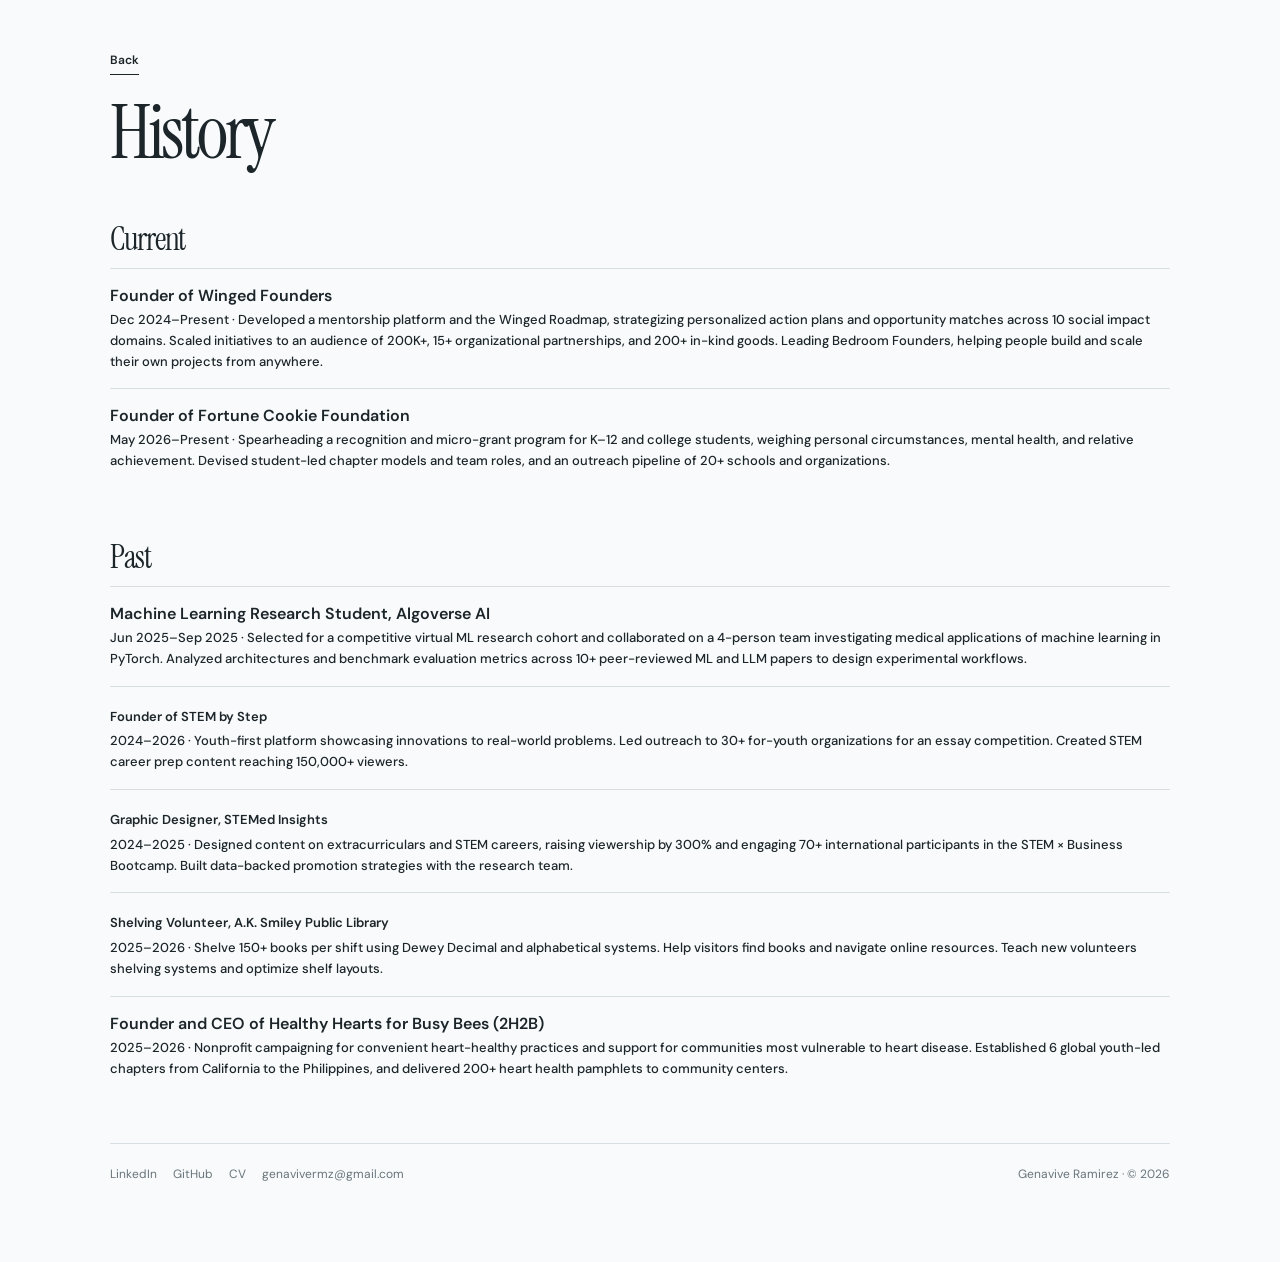
==== commit eb205853: "Rewrite the site so experience, projects, and outreach read specifically. Co-authored-by: Cursor <cu" ====
--- a/history.html
+++ b/history.html
@@ -17,7 +17,7 @@
   <link rel="preconnect" href="https://fonts.googleapis.com">
   <link rel="preconnect" href="https://fonts.gstatic.com" crossorigin>
   <link href="https://fonts.googleapis.com/css2?family=DM+Sans:wght@400;500;600&family=Instrument+Serif:ital@0;1&display=swap" rel="stylesheet">
-  <link rel="stylesheet" href="style.css">
+  <link rel="stylesheet" href="style.css?v=2">
 </head>
 <body>
   <div class="site">
@@ -30,11 +30,11 @@
         <ul class="project-list">
           <li>
             <a href="https://wingedfounders.com" target="_blank" rel="noopener">Founder of Winged Founders</a>
-            <span>2024–Present · Free, personalized roadmap platform for bedroom founders facing adversity. Match founders with milestones, eligible grants, fellowships, and awards, and visibility for existing work. Pace roadmaps around each founder’s real-life constraints and deliver 1:1, mentor-style guidance in a doc.</span>
+            <span>Dec 2024–Present · Developed a mentorship platform and the Winged Roadmap, strategizing personalized action plans and opportunity matches across 10 social impact domains. Scaled initiatives to an audience of 200K+, 15+ organizational partnerships, and 200+ in-kind goods. Leading Bedroom Founders, helping people build and scale their own projects from anywhere.</span>
           </li>
           <li>
             <a href="https://fortunecookiefoundation.org" target="_blank" rel="noopener">Founder of Fortune Cookie Foundation</a>
-            <span>2026–Present · Launching a global nonprofit that recognizes and supports students navigating personal hardships and mental health challenges.</span>
+            <span>May 2026–Present · Spearheading a recognition and micro-grant program for K–12 and college students, weighing personal circumstances, mental health, and relative achievement. Devised student-led chapter models and team roles, and an outreach pipeline of 20+ schools and organizations.</span>
           </li>
         </ul>
       </section>
@@ -42,6 +42,10 @@
       <section class="block">
         <h2>Past</h2>
         <ul class="project-list">
+          <li>
+            <a href="https://algoverseairesearch.org/" target="_blank" rel="noopener">Machine Learning Research Student, Algoverse AI</a>
+            <span>Jun 2025–Sep 2025 · Selected for a competitive virtual ML research cohort and collaborated on a 4-person team investigating medical applications of machine learning in PyTorch. Analyzed architectures and benchmark evaluation metrics across 10+ peer-reviewed ML and LLM papers to design experimental workflows.</span>
+          </li>
           <li>
             <span class="award-title">Founder of STEM by Step</span>
             <span>2024–2026 · Youth-first platform showcasing innovations to real-world problems. Led outreach to 30+ for-youth organizations for an essay competition. Created STEM career prep content reaching 150,000+ viewers.</span>
--- a/style.css
+++ b/style.css
@@ -135,12 +135,44 @@
   line-height: 1;
 }
 
-.intro {
+.bio,
+.bio-invite {
   max-width: 640px;
-  margin-top: 22px;
   color: var(--ink);
   font-size: 16px;
   line-height: 1.75;
+}
+
+.bio {
+  margin-top: 22px;
+}
+
+.bio-invite {
+  margin-top: 14px;
+}
+
+.bio-mail {
+  display: inline-flex;
+  align-items: center;
+  justify-content: center;
+  width: 28px;
+  height: 28px;
+  margin-left: 4px;
+  vertical-align: -7px;
+  border-radius: 999px;
+  background: var(--blue);
+  color: var(--ink);
+  text-decoration: none;
+}
+
+.bio-mail svg {
+  width: 18px;
+  height: 18px;
+  transition: transform 180ms ease;
+}
+
+.bio-mail:hover svg {
+  transform: translateY(-2px);
 }
 
 .hero-actions {
@@ -181,10 +213,19 @@
 }
 
 .location {
+  display: inline-flex;
+  align-items: center;
+  gap: 6px;
   color: var(--silver);
   font-family: "Instrument Serif", serif;
   font-size: 16px;
   font-style: italic;
+}
+
+.location svg {
+  width: 13px;
+  height: 13px;
+  flex: none;
 }
 
 .work {
@@ -371,8 +412,34 @@
   max-width: 640px;
 }
 
-.writing .text-link {
+.writing-list {
+  display: flex;
+  flex-direction: column;
+  align-items: flex-start;
+  gap: 16px;
   margin-top: 22px;
+}
+
+.writing-list .text-link {
+  margin-top: 0;
+}
+
+.writing-piece {
+  display: flex;
+  flex-direction: column;
+  align-items: flex-start;
+  gap: 6px;
+}
+
+.writing-kind {
+  color: var(--blue-deep);
+  font-size: 11px;
+  font-weight: 600;
+}
+
+.text-link em {
+  font-style: italic;
+  font-weight: 600;
 }
 
 .about {
@@ -644,7 +711,8 @@
     font-size: clamp(62px, 21vw, 88px);
   }
 
-  .intro {
+  .bio,
+  .bio-invite {
     font-size: 14px;
   }
 
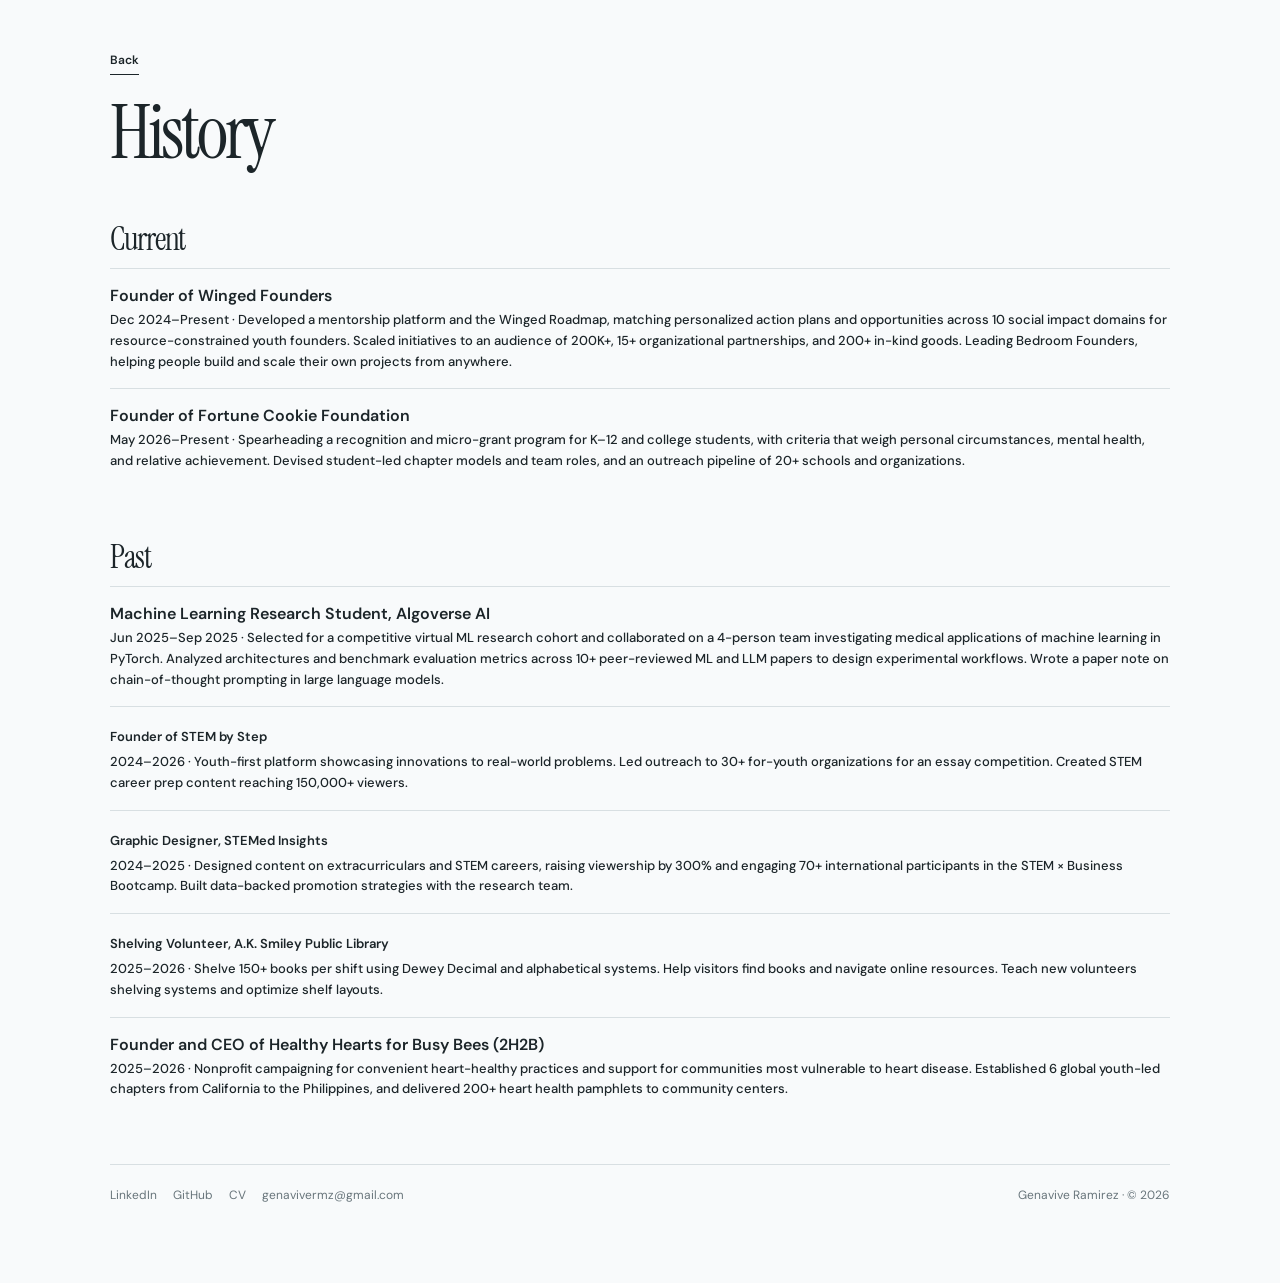
==== commit bccf4a64: "Lead the site with research and publish the chain-of-thought paper note. Co-authored-by: Cursor <cur" ====
--- a/history.html
+++ b/history.html
@@ -30,11 +30,11 @@
         <ul class="project-list">
           <li>
             <a href="https://wingedfounders.com" target="_blank" rel="noopener">Founder of Winged Founders</a>
-            <span>Dec 2024–Present · Developed a mentorship platform and the Winged Roadmap, strategizing personalized action plans and opportunity matches across 10 social impact domains. Scaled initiatives to an audience of 200K+, 15+ organizational partnerships, and 200+ in-kind goods. Leading Bedroom Founders, helping people build and scale their own projects from anywhere.</span>
+            <span>Dec 2024–Present · Developed a mentorship platform and the Winged Roadmap, matching personalized action plans and opportunities across 10 social impact domains for resource-constrained youth founders. Scaled initiatives to an audience of 200K+, 15+ organizational partnerships, and 200+ in-kind goods. Leading Bedroom Founders, helping people build and scale their own projects from anywhere.</span>
           </li>
           <li>
             <a href="https://fortunecookiefoundation.org" target="_blank" rel="noopener">Founder of Fortune Cookie Foundation</a>
-            <span>May 2026–Present · Spearheading a recognition and micro-grant program for K–12 and college students, weighing personal circumstances, mental health, and relative achievement. Devised student-led chapter models and team roles, and an outreach pipeline of 20+ schools and organizations.</span>
+            <span>May 2026–Present · Spearheading a recognition and micro-grant program for K–12 and college students, with criteria that weigh personal circumstances, mental health, and relative achievement. Devised student-led chapter models and team roles, and an outreach pipeline of 20+ schools and organizations.</span>
           </li>
         </ul>
       </section>
@@ -44,7 +44,7 @@
         <ul class="project-list">
           <li>
             <a href="https://algoverseairesearch.org/" target="_blank" rel="noopener">Machine Learning Research Student, Algoverse AI</a>
-            <span>Jun 2025–Sep 2025 · Selected for a competitive virtual ML research cohort and collaborated on a 4-person team investigating medical applications of machine learning in PyTorch. Analyzed architectures and benchmark evaluation metrics across 10+ peer-reviewed ML and LLM papers to design experimental workflows.</span>
+            <span>Jun 2025–Sep 2025 · Selected for a competitive virtual ML research cohort and collaborated on a 4-person team investigating medical applications of machine learning in PyTorch. Analyzed architectures and benchmark evaluation metrics across 10+ peer-reviewed ML and LLM papers to design experimental workflows. Wrote a paper note on chain-of-thought prompting in large language models.</span>
           </li>
           <li>
             <span class="award-title">Founder of STEM by Step</span>
--- a/style.css
+++ b/style.css
@@ -182,6 +182,13 @@
   align-items: center;
 }
 
+.hero-links {
+  display: flex;
+  flex-wrap: wrap;
+  align-items: center;
+  gap: 28px;
+}
+
 .primary-link,
 .text-link {
   display: inline-flex;
@@ -337,12 +344,33 @@
   margin-top: 6px;
 }
 
-.project-mail a {
+.project-body a {
   position: relative;
   z-index: 1;
+}
+
+.project-mail a {
   color: var(--blue-deep);
   text-decoration: none;
   border-bottom: 1px solid var(--blue-deep);
+}
+
+.project-body li a {
+  display: inline-flex;
+  align-items: baseline;
+  gap: 4px;
+}
+
+.project-body li a svg {
+  width: 11px;
+  height: 11px;
+  flex: none;
+  transform: translateY(1px);
+  transition: transform 180ms ease;
+}
+
+.project-body li a:hover svg {
+  transform: translate(2px, -1px);
 }
 
 .project-note {
@@ -371,6 +399,7 @@
   display: flex;
   flex-wrap: wrap;
   gap: 8px;
+  margin-top: 36px;
 }
 
 .focus-grid h3 {
@@ -691,15 +720,17 @@
   }
 
   .nav .shell {
-    height: 76px;
+    height: auto;
+    min-height: 76px;
+    padding-block: 16px;
+    align-items: flex-start;
   }
 
   .nav-links {
-    gap: 18px;
-  }
-
-  .nav-links a:first-child {
-    display: none;
+    flex-wrap: wrap;
+    justify-content: flex-end;
+    gap: 8px 12px;
+    max-width: 230px;
   }
 
   .hero {
